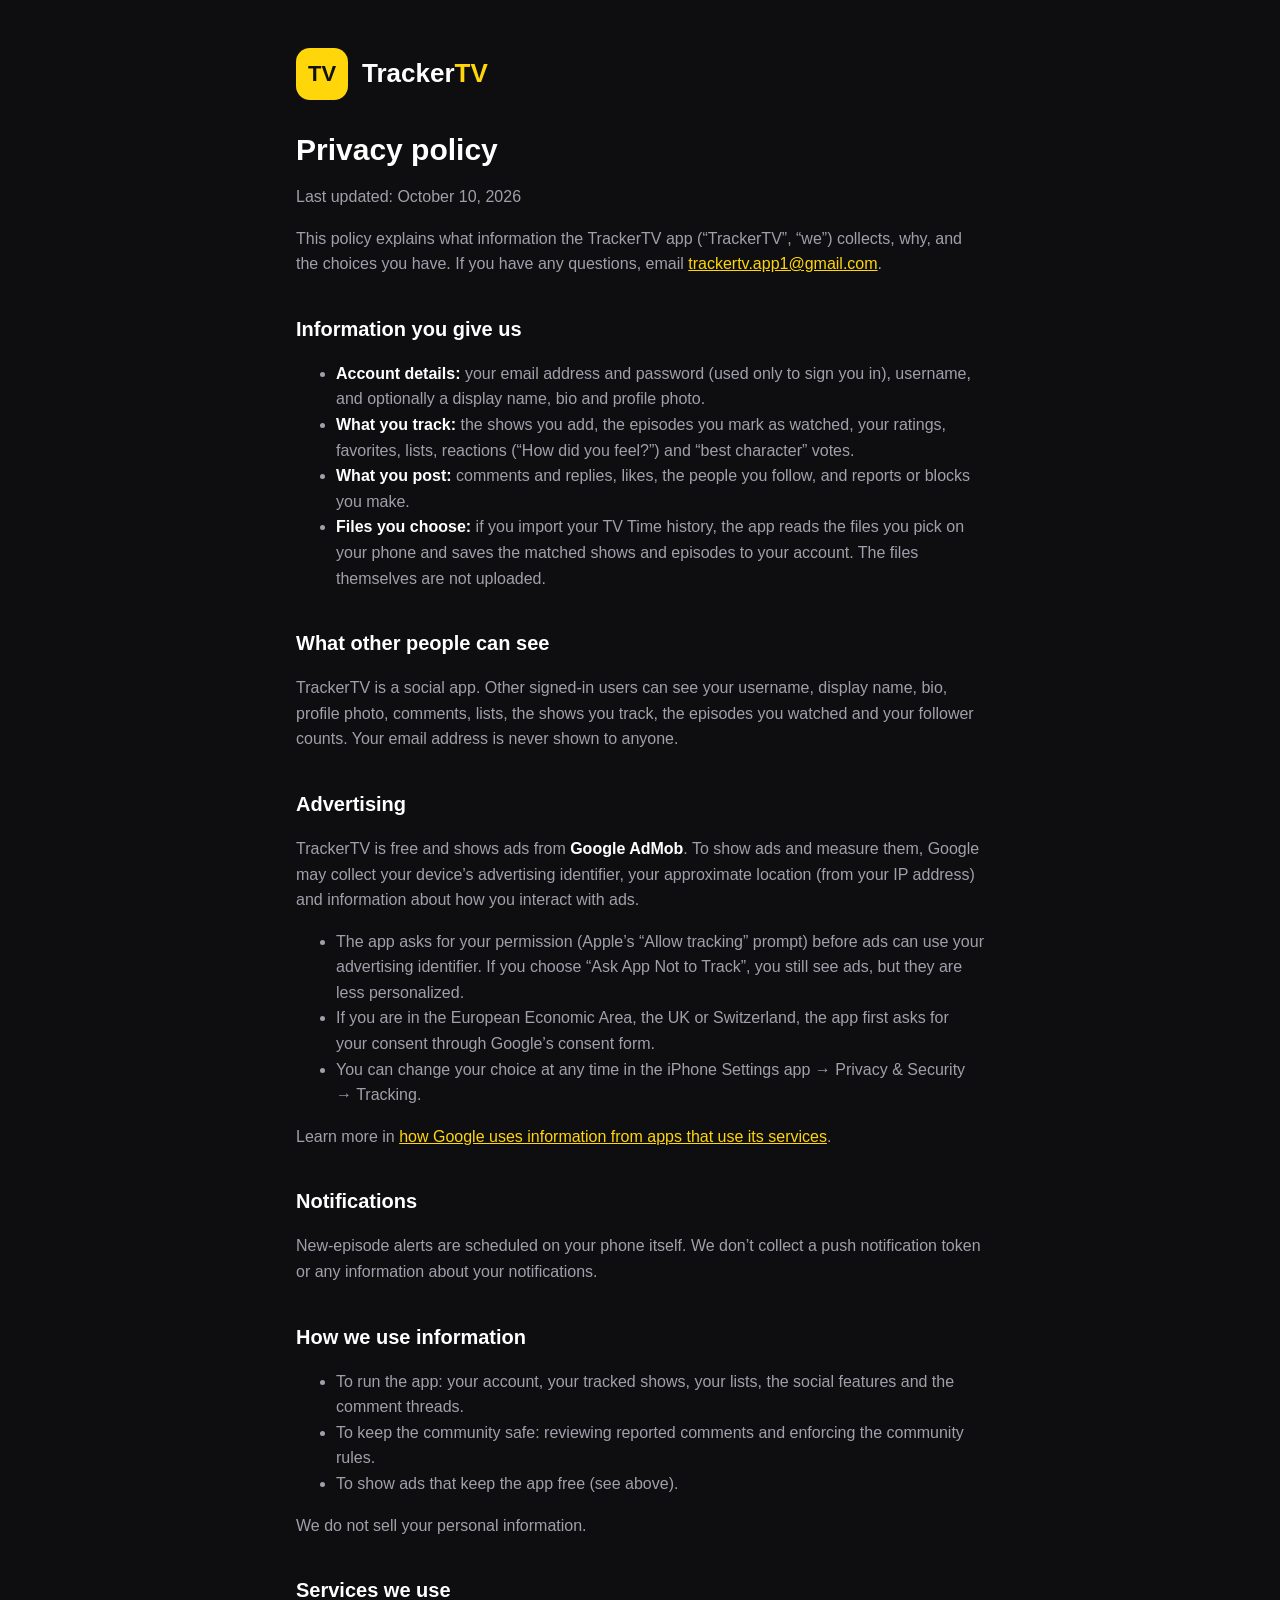
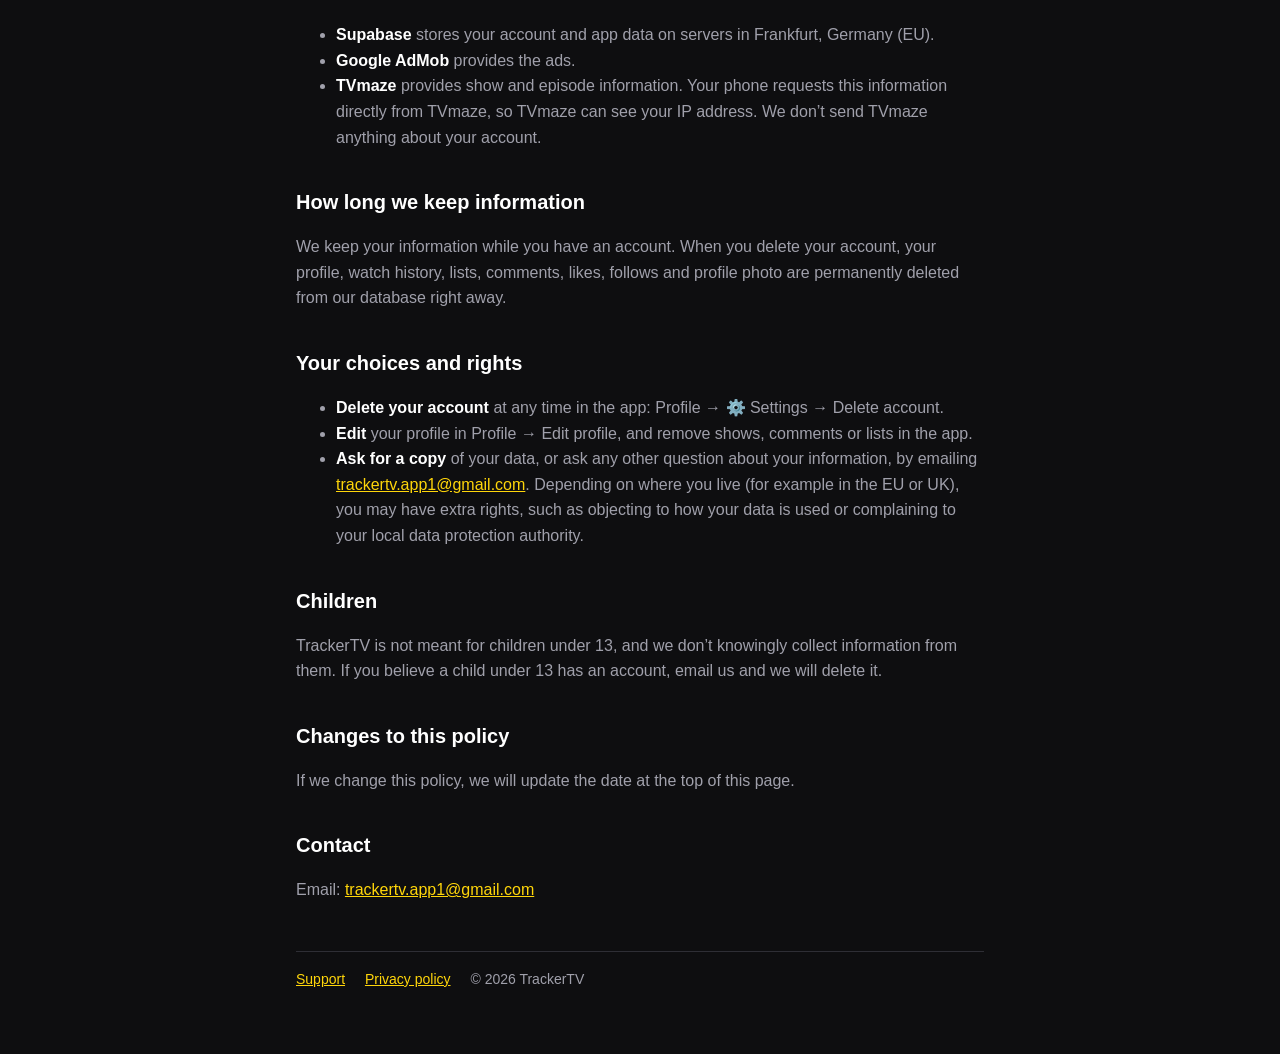
==== privacy.html @ a43dfcce "TrackerTV website: support page, privacy policy, app-ads.txt" ====
<!doctype html>
<html lang="en">
  <head>
    <meta charset="utf-8" />
    <meta name="viewport" content="width=device-width, initial-scale=1" />
    <title>TrackerTV — Privacy policy</title>
    <link rel="stylesheet" href="style.css" />
  </head>
  <body>
    <main>
      <header>
        <a class="logo" href="./">TV</a>
        <div class="name">Tracker<span>TV</span></div>
      </header>

      <h1>Privacy policy</h1>
      <p>Last updated: October 10, 2026</p>
      <p>
        This policy explains what information the TrackerTV app (“TrackerTV”, “we”) collects, why, and the choices you
        have. If you have any questions, email <a href="mailto:trackertv.app1@gmail.com">trackertv.app1@gmail.com</a>.
      </p>

      <h2>Information you give us</h2>
      <ul>
        <li><strong>Account details:</strong> your email address and password (used only to sign you in), username, and optionally a display name, bio and profile photo.</li>
        <li><strong>What you track:</strong> the shows you add, the episodes you mark as watched, your ratings, favorites, lists, reactions (“How did you feel?”) and “best character” votes.</li>
        <li><strong>What you post:</strong> comments and replies, likes, the people you follow, and reports or blocks you make.</li>
        <li><strong>Files you choose:</strong> if you import your TV Time history, the app reads the files you pick on your phone and saves the matched shows and episodes to your account. The files themselves are not uploaded.</li>
      </ul>

      <h2>What other people can see</h2>
      <p>
        TrackerTV is a social app. Other signed-in users can see your username, display name, bio, profile photo,
        comments, lists, the shows you track, the episodes you watched and your follower counts. Your email address
        is never shown to anyone.
      </p>

      <h2>Advertising</h2>
      <p>
        TrackerTV is free and shows ads from <strong>Google AdMob</strong>. To show ads and measure them, Google may
        collect your device’s advertising identifier, your approximate location (from your IP address) and
        information about how you interact with ads.
      </p>
      <ul>
        <li>The app asks for your permission (Apple’s “Allow tracking” prompt) before ads can use your advertising identifier. If you choose “Ask App Not to Track”, you still see ads, but they are less personalized.</li>
        <li>If you are in the European Economic Area, the UK or Switzerland, the app first asks for your consent through Google’s consent form.</li>
        <li>You can change your choice at any time in the iPhone Settings app → Privacy &amp; Security → Tracking.</li>
      </ul>
      <p>Learn more in <a href="https://policies.google.com/technologies/ads">how Google uses information from apps that use its services</a>.</p>

      <h2>Notifications</h2>
      <p>
        New-episode alerts are scheduled on your phone itself. We don’t collect a push notification token or any
        information about your notifications.
      </p>

      <h2>How we use information</h2>
      <ul>
        <li>To run the app: your account, your tracked shows, your lists, the social features and the comment threads.</li>
        <li>To keep the community safe: reviewing reported comments and enforcing the community rules.</li>
        <li>To show ads that keep the app free (see above).</li>
      </ul>
      <p>We do not sell your personal information.</p>

      <h2>Services we use</h2>
      <ul>
        <li><strong>Supabase</strong> stores your account and app data on servers in Frankfurt, Germany (EU).</li>
        <li><strong>Google AdMob</strong> provides the ads.</li>
        <li><strong>TVmaze</strong> provides show and episode information. Your phone requests this information directly from TVmaze, so TVmaze can see your IP address. We don’t send TVmaze anything about your account.</li>
      </ul>

      <h2>How long we keep information</h2>
      <p>
        We keep your information while you have an account. When you delete your account, your profile, watch history,
        lists, comments, likes, follows and profile photo are permanently deleted from our database right away.
      </p>

      <h2>Your choices and rights</h2>
      <ul>
        <li><strong>Delete your account</strong> at any time in the app: Profile → ⚙️ Settings → Delete account.</li>
        <li><strong>Edit</strong> your profile in Profile → Edit profile, and remove shows, comments or lists in the app.</li>
        <li><strong>Ask for a copy</strong> of your data, or ask any other question about your information, by emailing <a href="mailto:trackertv.app1@gmail.com">trackertv.app1@gmail.com</a>. Depending on where you live (for example in the EU or UK), you may have extra rights, such as objecting to how your data is used or complaining to your local data protection authority.</li>
      </ul>

      <h2>Children</h2>
      <p>
        TrackerTV is not meant for children under 13, and we don’t knowingly collect information from them. If you
        believe a child under 13 has an account, email us and we will delete it.
      </p>

      <h2>Changes to this policy</h2>
      <p>If we change this policy, we will update the date at the top of this page.</p>

      <h2>Contact</h2>
      <p>Email: <a href="mailto:trackertv.app1@gmail.com">trackertv.app1@gmail.com</a></p>

      <footer>
        <a href="./">Support</a>
        <a href="privacy.html">Privacy policy</a>
        <span>© 2026 TrackerTV</span>
      </footer>
    </main>
  </body>
</html>
---- style.css ----
:root {
  --bg: #0e0e10;
  --surface: #1a1a1e;
  --border: #2e2e35;
  --text: #ffffff;
  --dim: #a0a0ab;
  --accent: #ffd60a;
}

* {
  box-sizing: border-box;
}

body {
  margin: 0;
  background: var(--bg);
  color: var(--text);
  font: 16px/1.6 -apple-system, BlinkMacSystemFont, 'Segoe UI', Roboto, Helvetica, Arial, sans-serif;
}

main {
  max-width: 720px;
  margin: 0 auto;
  padding: 48px 16px 64px;
}

header {
  display: flex;
  align-items: center;
  gap: 14px;
  margin-bottom: 32px;
}

.logo {
  width: 52px;
  height: 52px;
  border-radius: 14px;
  background: var(--accent);
  color: #111;
  font-weight: 900;
  font-size: 22px;
  display: flex;
  align-items: center;
  justify-content: center;
  text-decoration: none;
}

header .name {
  font-size: 26px;
  font-weight: 900;
}

header .name span {
  color: var(--accent);
}

h1 {
  font-size: 30px;
  line-height: 1.2;
  margin: 0 0 8px;
}

h2 {
  font-size: 20px;
  margin: 36px 0 8px;
}

p,
li {
  color: var(--dim);
}

strong {
  color: var(--text);
}

a {
  color: var(--accent);
}

.card {
  background: var(--surface);
  border: 1px solid var(--border);
  border-radius: 12px;
  padding: 16px 20px;
  margin: 16px 0;
}

.card p {
  margin: 4px 0;
}

footer {
  margin-top: 48px;
  padding-top: 16px;
  border-top: 1px solid var(--border);
  font-size: 14px;
  color: var(--dim);
}

footer a {
  margin-right: 16px;
}
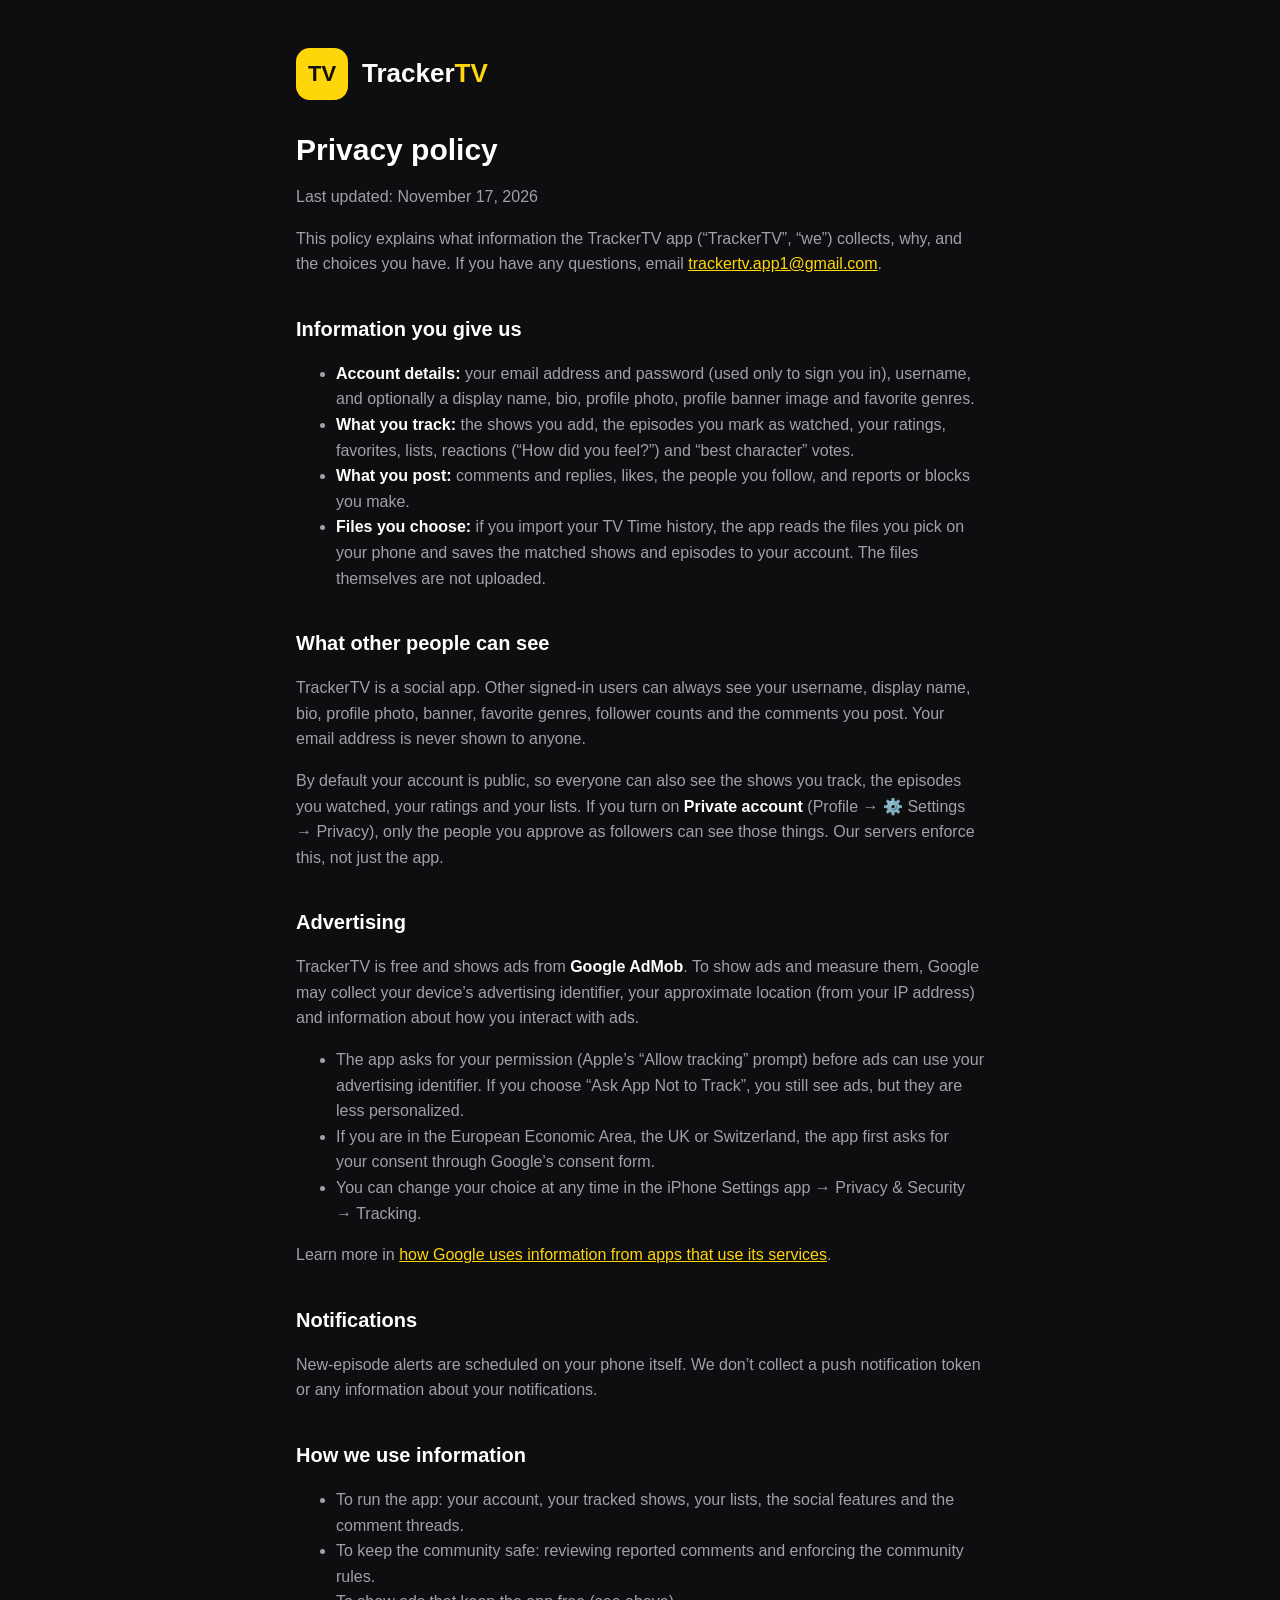
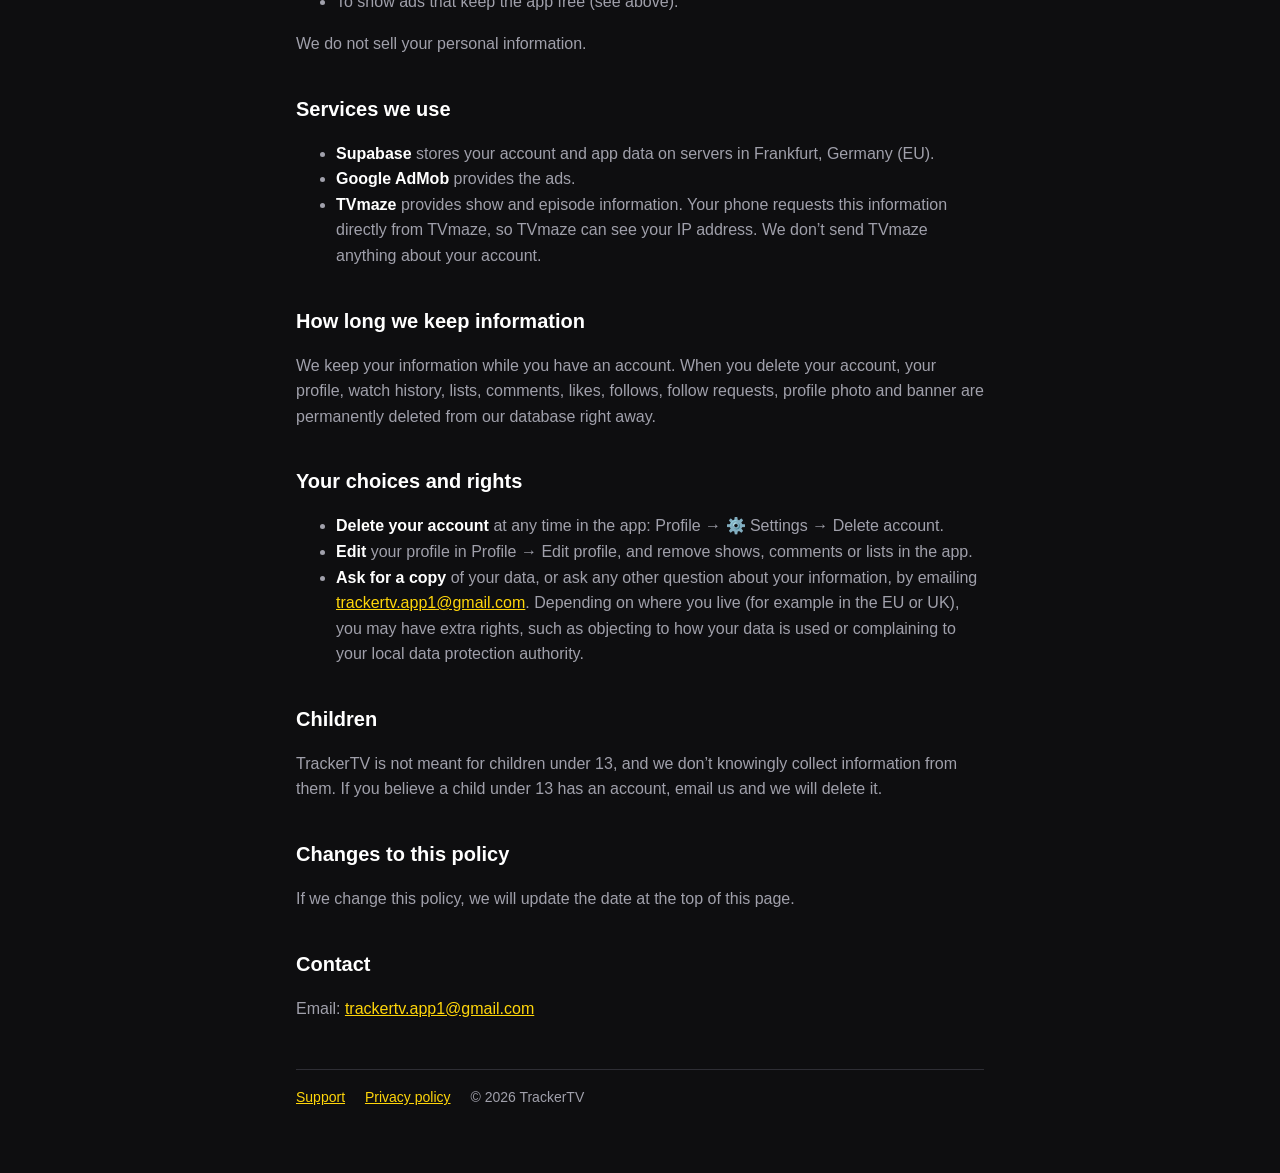
==== commit 0ecaa476: "Privacy policy: private accounts, banners, favorite genres Co-Authored-By: Claude Opus 5.5 <noreply@" ====
--- a/privacy.html
+++ b/privacy.html
@@ -14,7 +14,7 @@
       </header>
 
       <h1>Privacy policy</h1>
-      <p>Last updated: October 10, 2026</p>
+      <p>Last updated: November 17, 2026</p>
       <p>
         This policy explains what information the TrackerTV app (“TrackerTV”, “we”) collects, why, and the choices you
         have. If you have any questions, email <a href="mailto:trackertv.app1@gmail.com">trackertv.app1@gmail.com</a>.
@@ -22,7 +22,7 @@
 
       <h2>Information you give us</h2>
       <ul>
-        <li><strong>Account details:</strong> your email address and password (used only to sign you in), username, and optionally a display name, bio and profile photo.</li>
+        <li><strong>Account details:</strong> your email address and password (used only to sign you in), username, and optionally a display name, bio, profile photo, profile banner image and favorite genres.</li>
         <li><strong>What you track:</strong> the shows you add, the episodes you mark as watched, your ratings, favorites, lists, reactions (“How did you feel?”) and “best character” votes.</li>
         <li><strong>What you post:</strong> comments and replies, likes, the people you follow, and reports or blocks you make.</li>
         <li><strong>Files you choose:</strong> if you import your TV Time history, the app reads the files you pick on your phone and saves the matched shows and episodes to your account. The files themselves are not uploaded.</li>
@@ -30,9 +30,14 @@
 
       <h2>What other people can see</h2>
       <p>
-        TrackerTV is a social app. Other signed-in users can see your username, display name, bio, profile photo,
-        comments, lists, the shows you track, the episodes you watched and your follower counts. Your email address
-        is never shown to anyone.
+        TrackerTV is a social app. Other signed-in users can always see your username, display name, bio, profile
+        photo, banner, favorite genres, follower counts and the comments you post. Your email address is never shown
+        to anyone.
+      </p>
+      <p>
+        By default your account is public, so everyone can also see the shows you track, the episodes you watched,
+        your ratings and your lists. If you turn on <strong>Private account</strong> (Profile → ⚙️ Settings → Privacy),
+        only the people you approve as followers can see those things. Our servers enforce this, not just the app.
       </p>
 
       <h2>Advertising</h2>
@@ -72,7 +77,7 @@
       <h2>How long we keep information</h2>
       <p>
         We keep your information while you have an account. When you delete your account, your profile, watch history,
-        lists, comments, likes, follows and profile photo are permanently deleted from our database right away.
+        lists, comments, likes, follows, follow requests, profile photo and banner are permanently deleted from our database right away.
       </p>
 
       <h2>Your choices and rights</h2>
